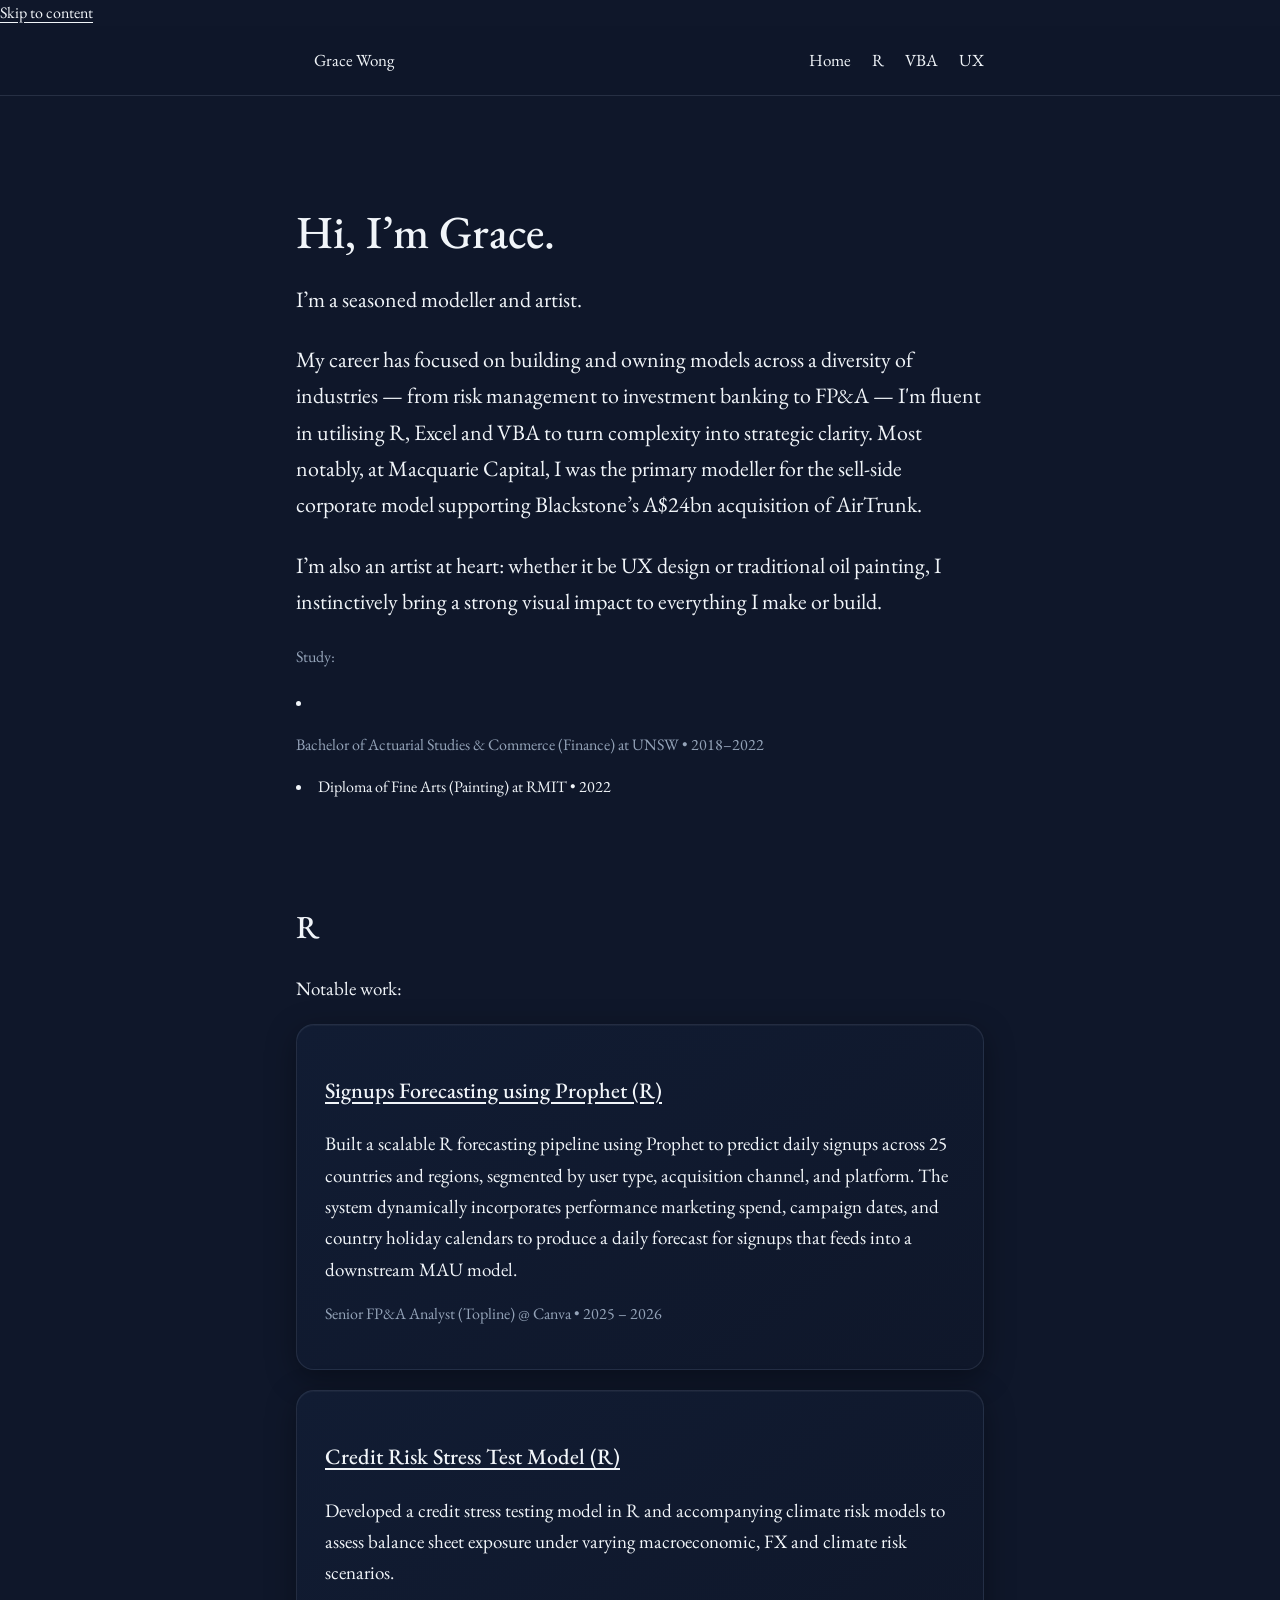
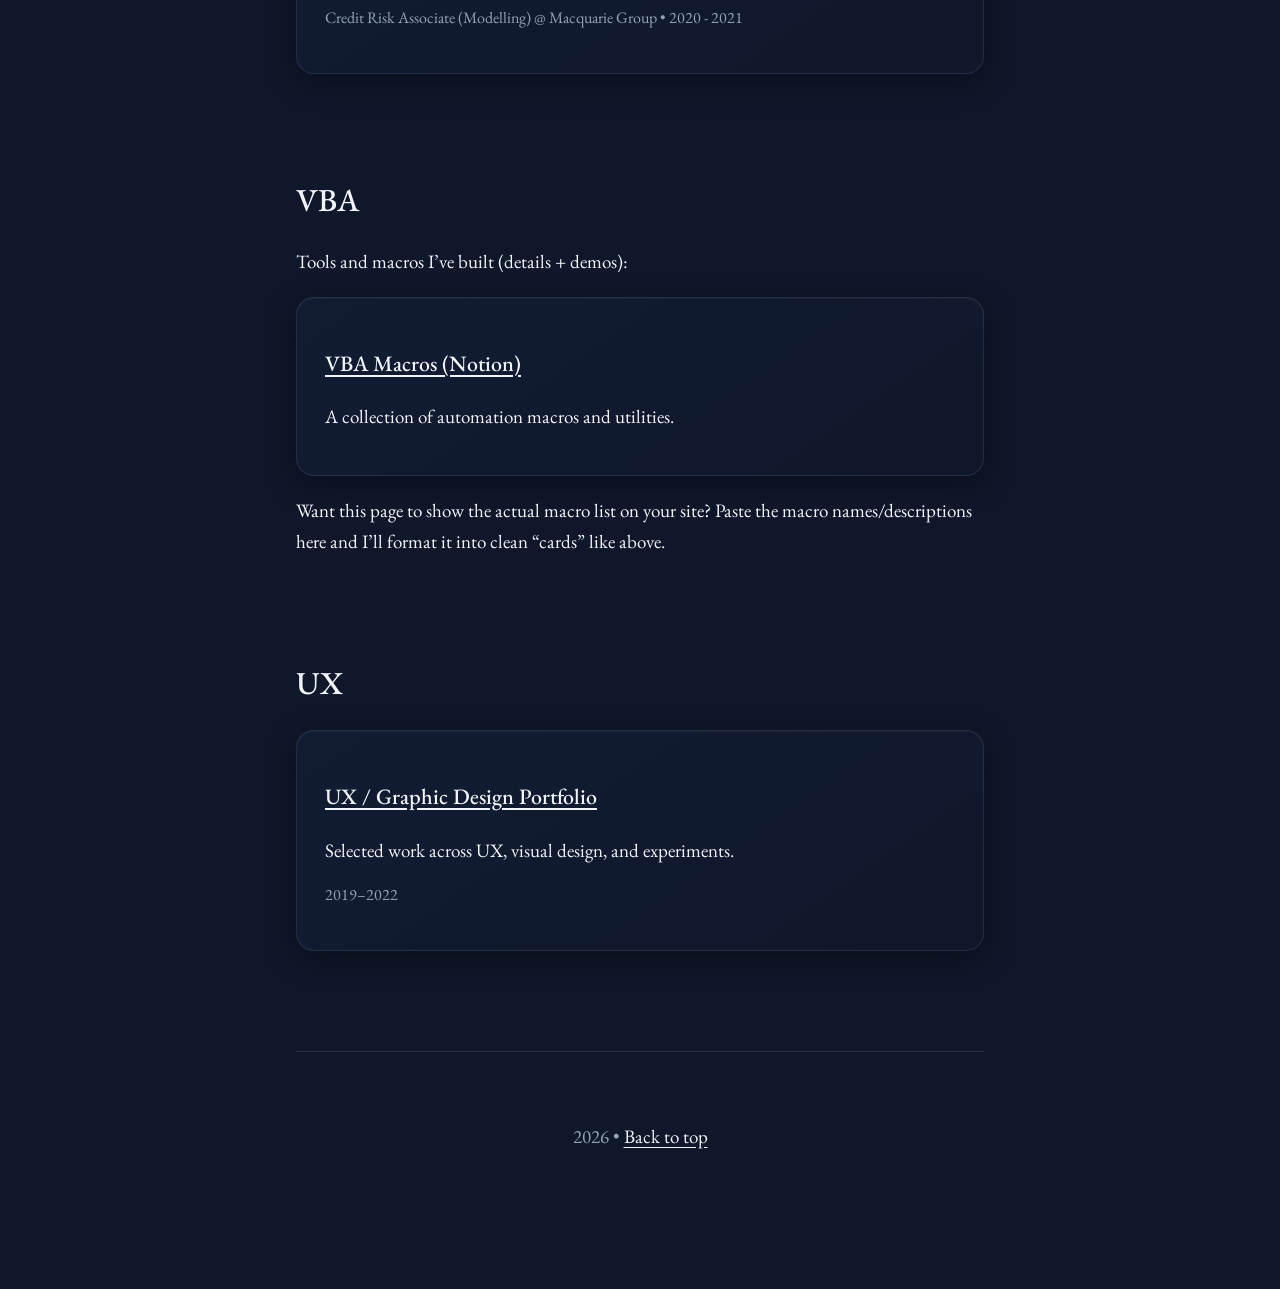
==== index.html @ 3a852189 "Update index.html" ====
<!doctype html>
<html lang="en">
  <head>
    <meta charset="UTF-8" />
    <meta name="viewport" content="width=device-width, initial-scale=1" />
    <title>Grace Wong</title>

    <!-- EB Garamond -->
    <link rel="preconnect" href="https://fonts.googleapis.com" />
    <link rel="preconnect" href="https://fonts.gstatic.com" crossorigin />
    <link
      href="https://fonts.googleapis.com/css2?family=EB+Garamond:wght@400;500;600&display=swap"
      rel="stylesheet"
    />

    <link rel="stylesheet" href="styles.css" />
  </head>

  <body>
    <a class="skip-link" href="#home">Skip to content</a>

    <header class="site-header">
      <nav class="nav">
        <a class="brand" href="#home">Grace Wong</a>

        <div class="nav-links">
          <a href="#home">Home</a>
          <a href="#r">R</a>
          <a href="#vba">VBA</a>
          <a href="#ux">UX</a>
        </div>
      </nav>
    </header>

    <main class="container">
      <!-- HOME -->
      <section id="home" class="section">
        <h1>Hi, I’m Grace.</h1>
        <p class="lead">
          I’m a seasoned modeller and artist. 
        </p>

        <p class="lead">
          My career has focused on building and owning models across a diversity of industries — from risk management to investment banking to FP&A — I'm fluent in utilising R, Excel and VBA to turn complexity into strategic clarity. Most notably, at Macquarie Capital, I was the primary modeller for the sell-side corporate model supporting Blackstone’s A$24bn acquisition of AirTrunk.
        </p>
        
        <p class="lead">
          I’m also an artist at heart: whether it be UX design or traditional oil painting, I instinctively bring a strong visual impact to everything I make or build.
        </p>

        <p>
          
        </p>

        <p>
          <p class="meta">Study: </p>
        </p>

          <li>
              <p class="meta">Bachelor of Actuarial Studies & Commerce (Finance) at UNSW  •  2018–2022 </p>
          </li>
          <li>
              Diploma of Fine Arts (Painting) at RMIT  •  2022
          </li>
        </ul>
      </section>

      <!-- R -->
      <section id="r" class="section">
        <h2>R</h2>

        <p>
          Notable work:
        </p>

        <div class="card">
          <h3>
            <a href="https://github.com/grac11511/profit-from-prophet/" target="_blank" rel="noopener">
              Signups Forecasting using Prophet (R)
            </a>
          </h3>
          <p>
            Built a scalable R forecasting pipeline using Prophet to predict daily signups across 25 countries and regions, segmented by user type, acquisition channel, and platform. The system dynamically incorporates performance marketing spend, campaign dates, and country holiday calendars to produce a daily forecast for signups that feeds into a downstream MAU model.
          </p>
          <p class="meta">Senior FP&A Analyst (Topline) @ Canva • 2025 – 2026 </p>
        </div>

        <div class="card">
          <h3>
            <a href="https://github.com/grac11511/profit-from-prophet/" target="_blank" rel="noopener">
              Credit Risk Stress Test Model (R)
            </a>
          </h3>
          <p>
            Developed a credit stress testing model in R and accompanying climate risk models to assess balance sheet exposure under varying macroeconomic, FX and climate risk scenarios.
          <p class="meta">Credit Risk Associate (Modelling) @ Macquarie Group • 2020 - 2021 </p>
        </div>
        
      </section>

      <!-- VBA -->
      <section id="vba" class="section">
        <h2>VBA</h2>

        <p>
          Tools and macros I’ve built (details + demos):
        </p>

        <div class="card">
          <h3>
            <a
              href="https://www.notion.so/Macros-1b322a7998dd80aca0cde60dc64e4fb7?source=copy_link"
              target="_blank"
              rel="noopener"
            >
              VBA Macros (Notion)
            </a>
          </h3>
          <p>
            A collection of automation macros and utilities.
          </p>
        </div>

        <p class="hint">
          Want this page to show the actual macro list on your site?
          Paste the macro names/descriptions here and I’ll format it into clean “cards” like above.
        </p>
      </section>

      <!-- UX -->
      <section id="ux" class="section">
        <h2>UX</h2>

        <div class="card">
          <h3>
            <a
              href="https://immense-innovation-a94.notion.site/Hey-I-m-Grace-61a56d3950dc4910bec50b6f1927a4b2"
              target="_blank"
              rel="noopener"
            >
              UX / Graphic Design Portfolio
            </a>
          </h3>
          <p>Selected work across UX, visual design, and experiments.</p>
          <p class="meta">2019–2022</p>
        </div>
      </section>

      <footer class="footer">
        <p>
          <span id="year"></span> • <a href="#home">Back to top</a>
        </p>
      </footer>
    </main>

    <script src="script.js"></script>
  </body>
</html>
---- styles.css ----
:root {
  --bg: #0f172a;        /* deep navy */
  --bg-soft: #111c33;   /* slightly lighter navy */
  --text: #f1f5f9;      /* soft white */
  --muted: #94a3b8;     /* desaturated blue-gray */
  --rule: rgba(148, 163, 184, 0.18);
  --maxw: 720px;
}

/* Reset */
* {
  box-sizing: border-box;
}

html {
  scroll-behavior: smooth;
}

body {
  margin: 0;
  background: var(--bg);
  color: var(--text);
  font-family: "EB Garamond", Georgia, serif;
  line-height: 1.65;
  -webkit-font-smoothing: antialiased;
}

/* Links */
a {
  color: var(--text);
  text-decoration: underline;
  text-underline-offset: 4px;
  transition: opacity 0.2s ease;
}

a:hover {
  opacity: 0.75;
}

/* Header */
header {
  border-bottom: 1px solid var(--rule);
  background: rgba(15, 23, 42, 0.85);
  backdrop-filter: blur(6px);
}

.nav {
  max-width: var(--maxw);
  margin: 0 auto;
  padding: 20px 16px;
  display: flex;
  justify-content: space-between;
  align-items: baseline;
}

.nav a {
  text-decoration: none;
  margin-left: 18px;
  font-size: 17px;
  border-bottom: 1px solid transparent;
  transition: border 0.2s ease;
}

.nav a:hover {
  border-bottom: 1px solid var(--text);
}

/* Container */
.container {
  max-width: var(--maxw);
  margin: 0 auto;
  padding: 70px 16px;
}

/* Sections */
section {
  margin-bottom: 100px;
}

/* Typography */
h1 {
  font-size: 46px;
  font-weight: 500;
  margin-bottom: 20px;
  line-height: 1.2;
}

h2 {
  font-size: 32px;
  font-weight: 500;
  margin-bottom: 18px;
}

h3 {
  font-size: 22px;
  font-weight: 500;
  margin-bottom: 10px;
}

p {
  font-size: 19px;
  margin-bottom: 16px;
}

.lead {
  font-size: 22px;
  margin-bottom: 24px;
}

.meta {
  color: var(--muted);
  font-size: 16px;
}

/* Simple content block (very subtle) */
.card {
  margin-top: 20px;
  padding: 26px 28px;
  border-radius: 18px;

  background: linear-gradient(
    145deg,
    #111c33,
    #0f172a
  );

  border: 1px solid rgba(148, 163, 184, 0.15);

  box-shadow:
    0 8px 30px rgba(0, 0, 0, 0.35),
    inset 0 1px 0 rgba(255,255,255,0.04);
}

/* Lists */
ul {
  padding-left: 20px;
}

li {
  margin-bottom: 8px;
}

/* Footer */
footer {
  border-top: 1px solid var(--rule);
  padding: 50px 16px;
  text-align: center;
  font-size: 16px;
  color: var(--muted);
}
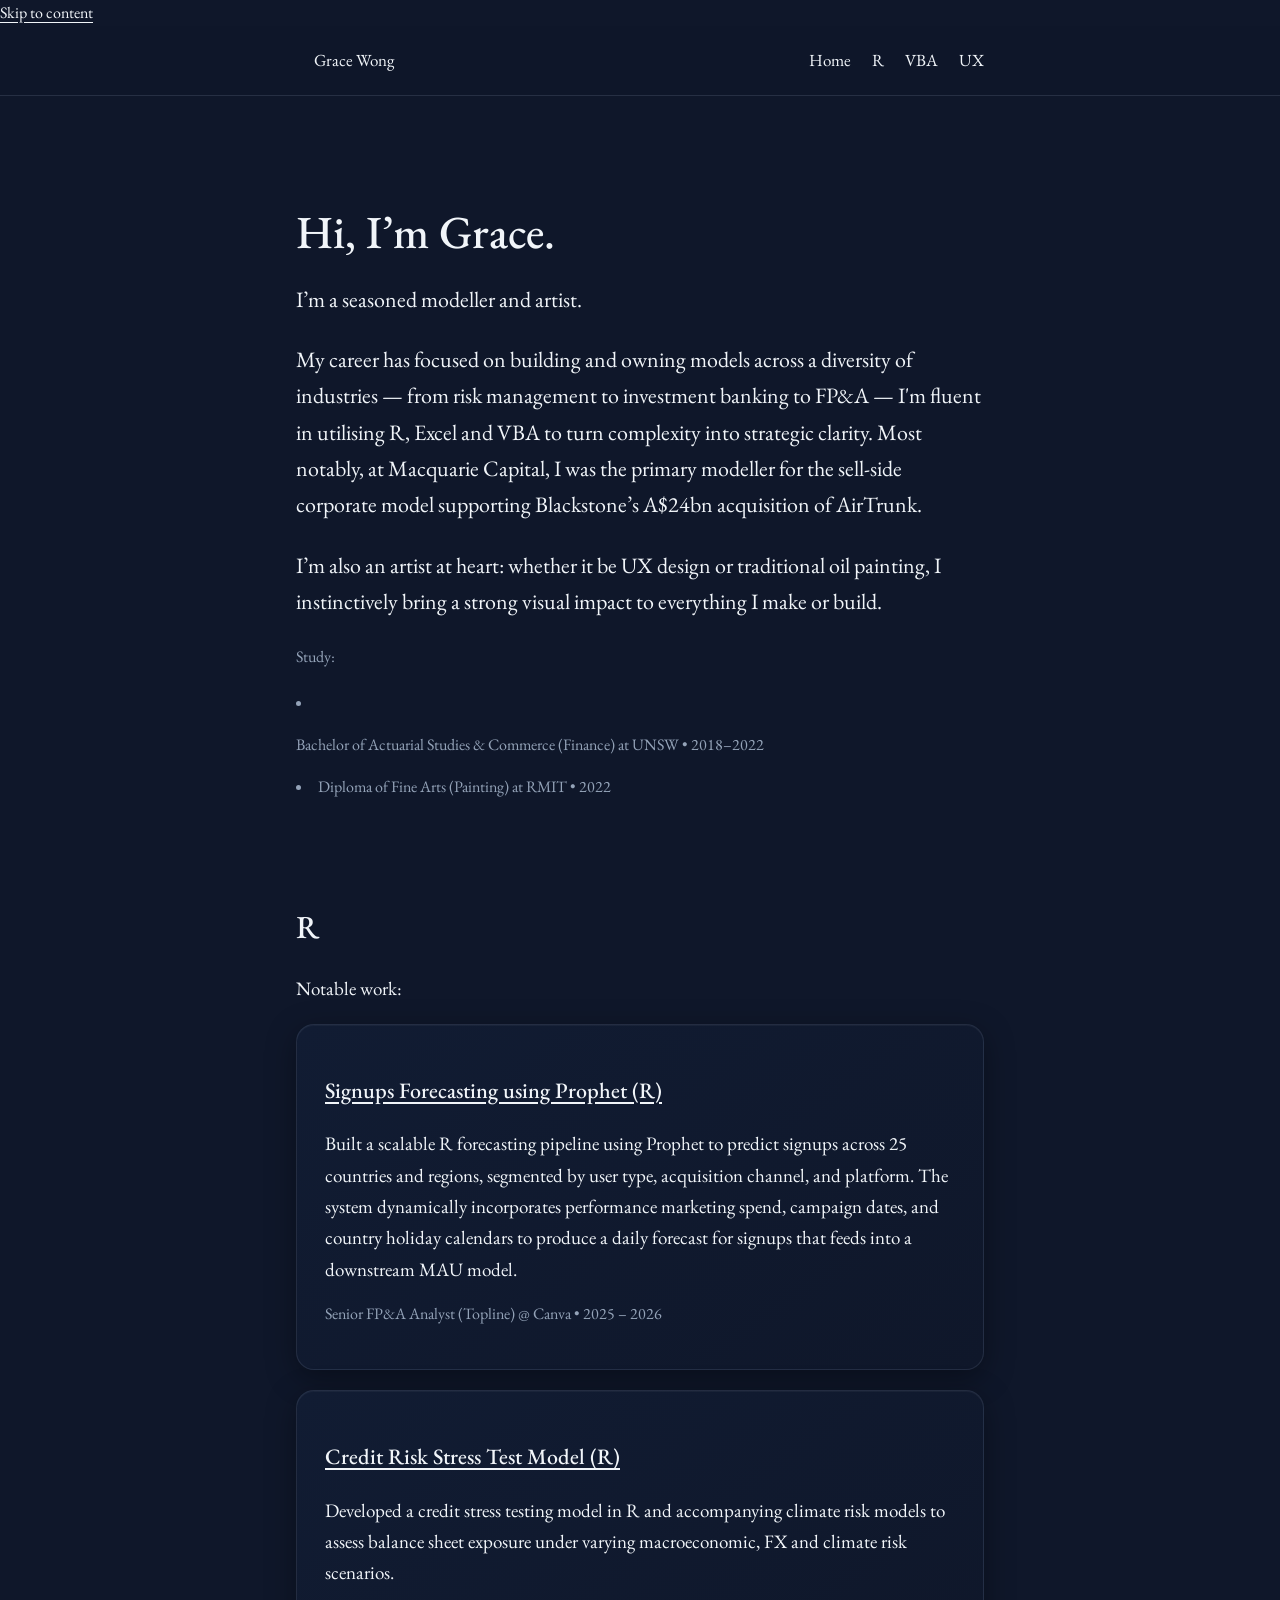
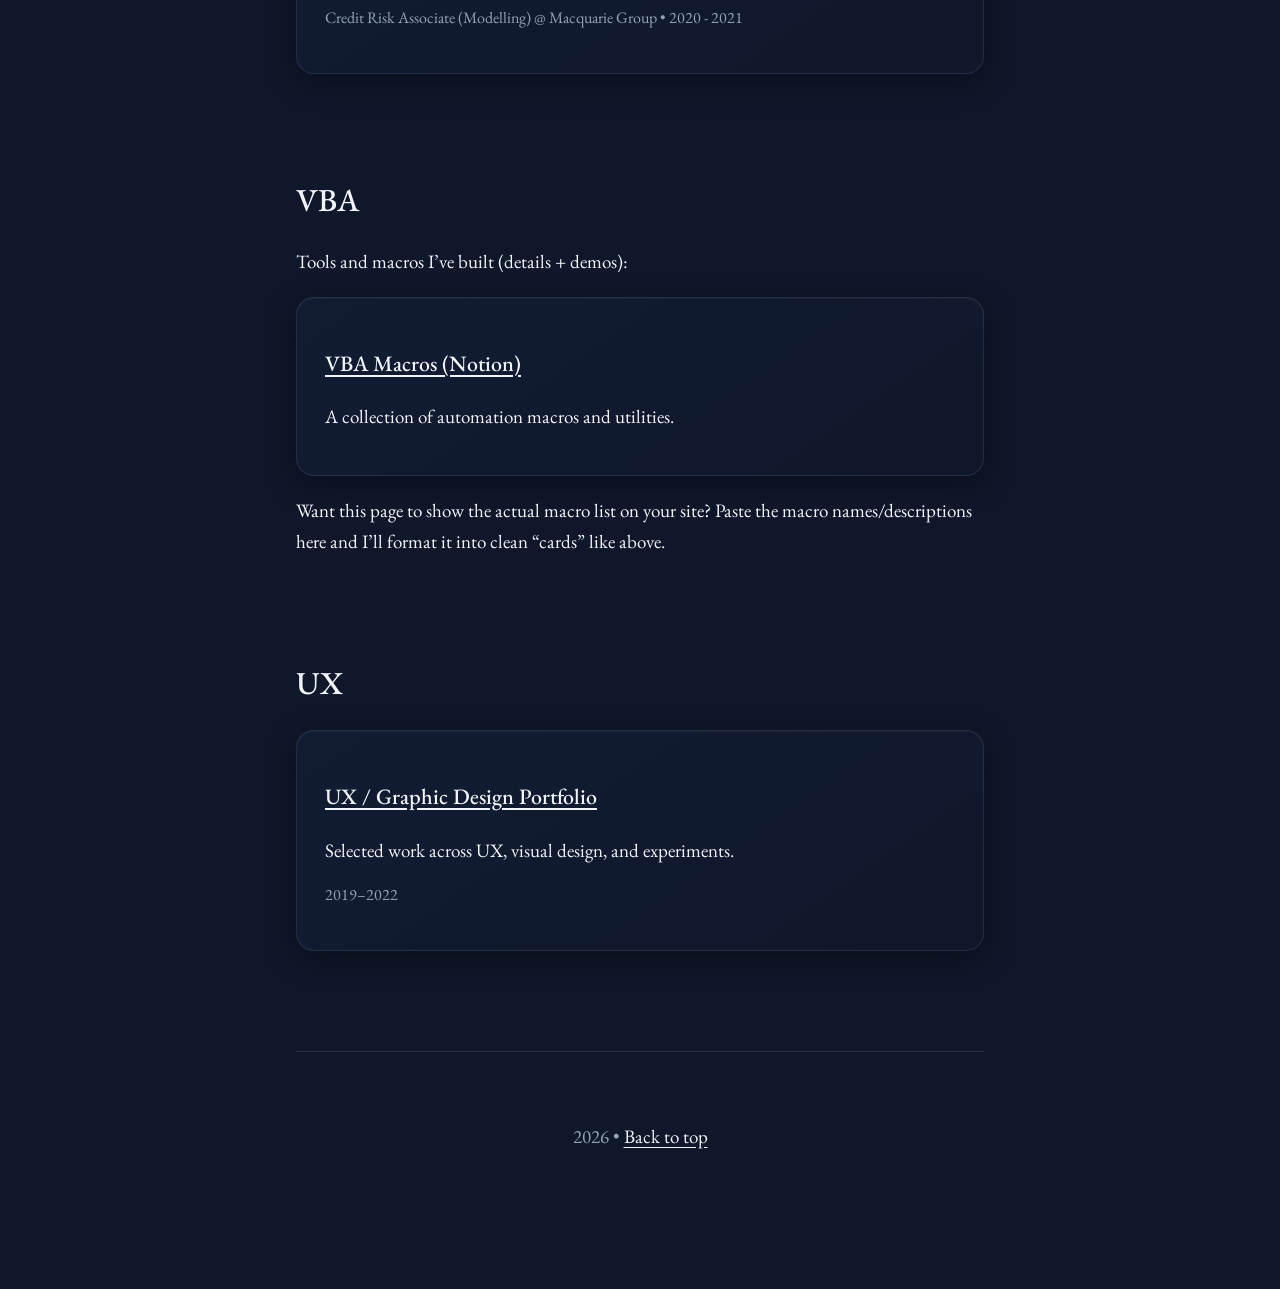
==== commit 33108ea5: "Minor Edit" ====
--- a/index.html
+++ b/index.html
@@ -80,7 +80,7 @@
             </a>
           </h3>
           <p>
-            Built a scalable R forecasting pipeline using Prophet to predict daily signups across 25 countries and regions, segmented by user type, acquisition channel, and platform. The system dynamically incorporates performance marketing spend, campaign dates, and country holiday calendars to produce a daily forecast for signups that feeds into a downstream MAU model.
+            Built a scalable R forecasting pipeline using Prophet to predict signups across 25 countries and regions, segmented by user type, acquisition channel, and platform. The system dynamically incorporates performance marketing spend, campaign dates, and country holiday calendars to produce a daily forecast for signups that feeds into a downstream MAU model.
           </p>
           <p class="meta">Senior FP&A Analyst (Topline) @ Canva • 2025 – 2026 </p>
         </div>
--- a/styles.css
+++ b/styles.css
@@ -133,11 +133,17 @@
 
 /* Lists */
 ul {
-  padding-left: 20px;
+  padding-left: 32px;   /* increases indent */
+  margin-top: 12px;
 }
 
 li {
-  margin-bottom: 8px;
+  margin-bottom: 10px;
+  color: var(--muted);   /* ensures text is full white */
+}
+
+li::marker {
+  color: var(--muted);   /* makes bullet same color as text */
 }
 
 /* Footer */
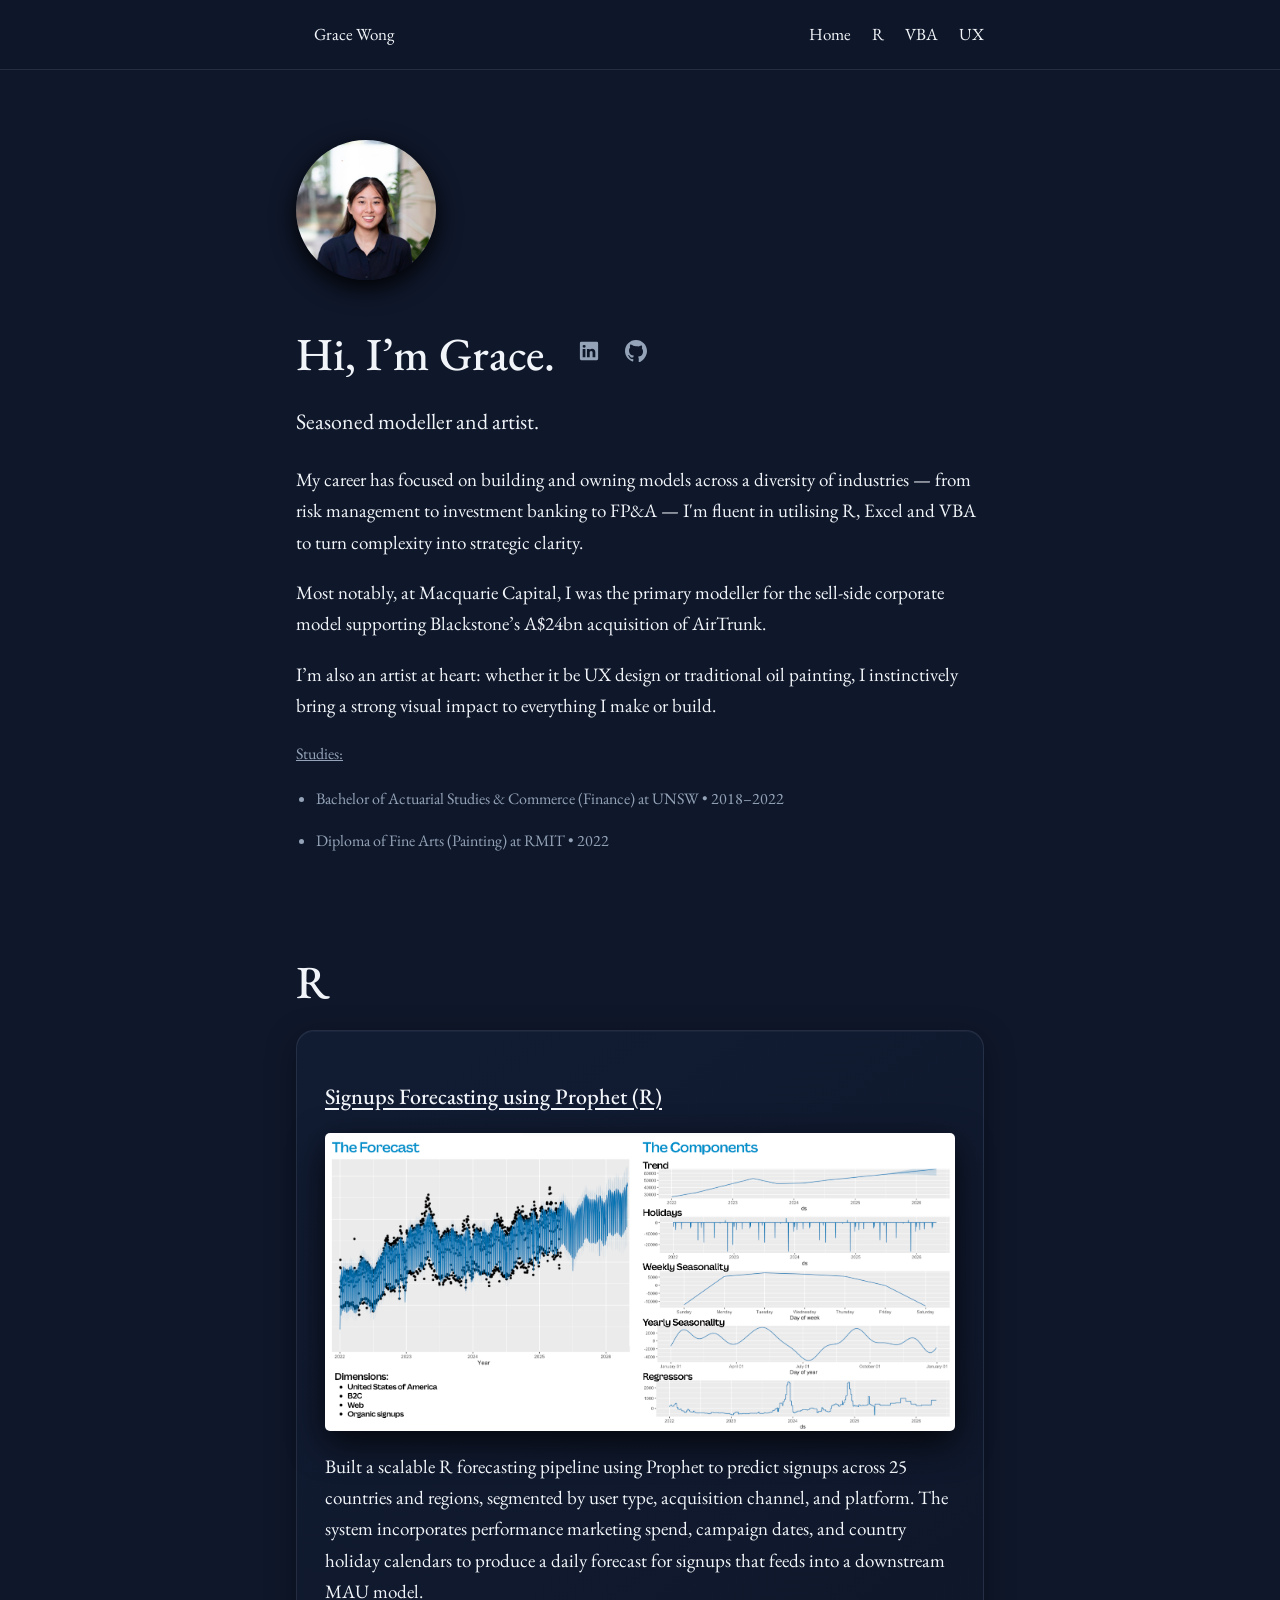
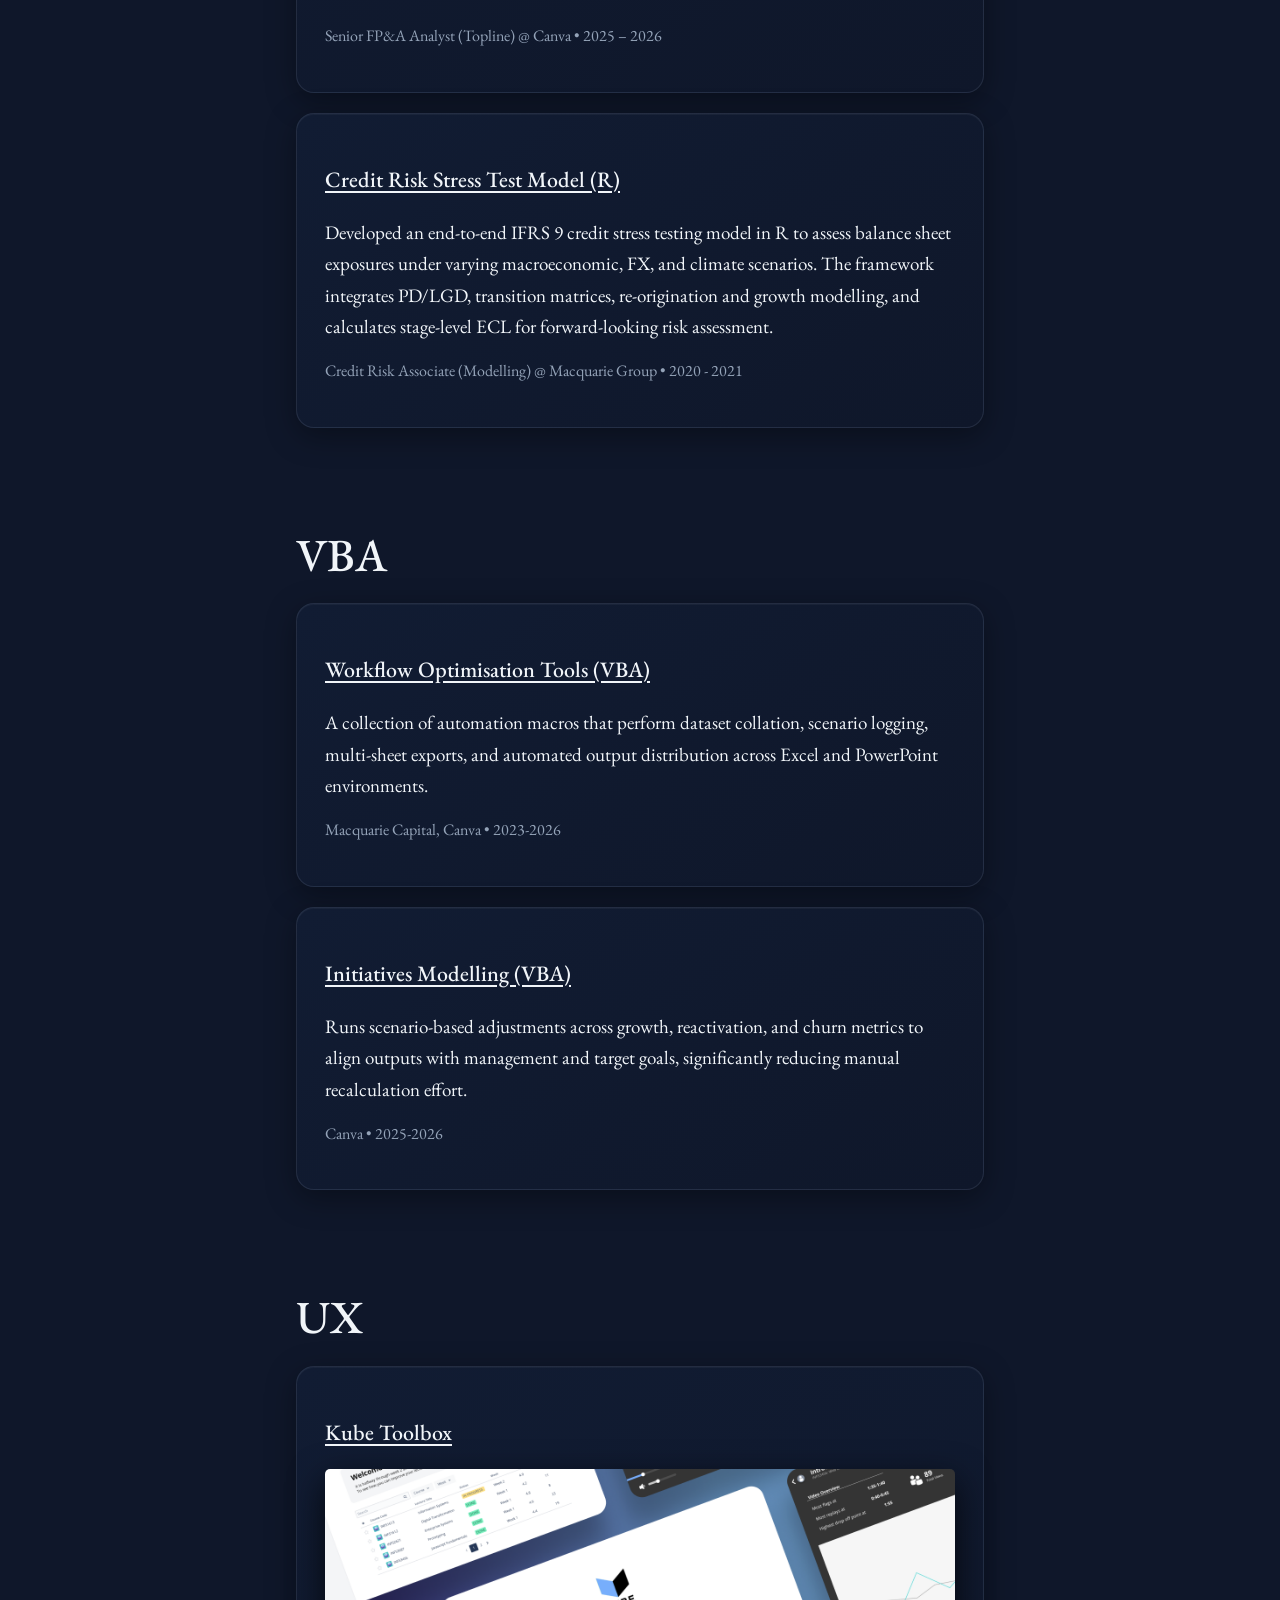
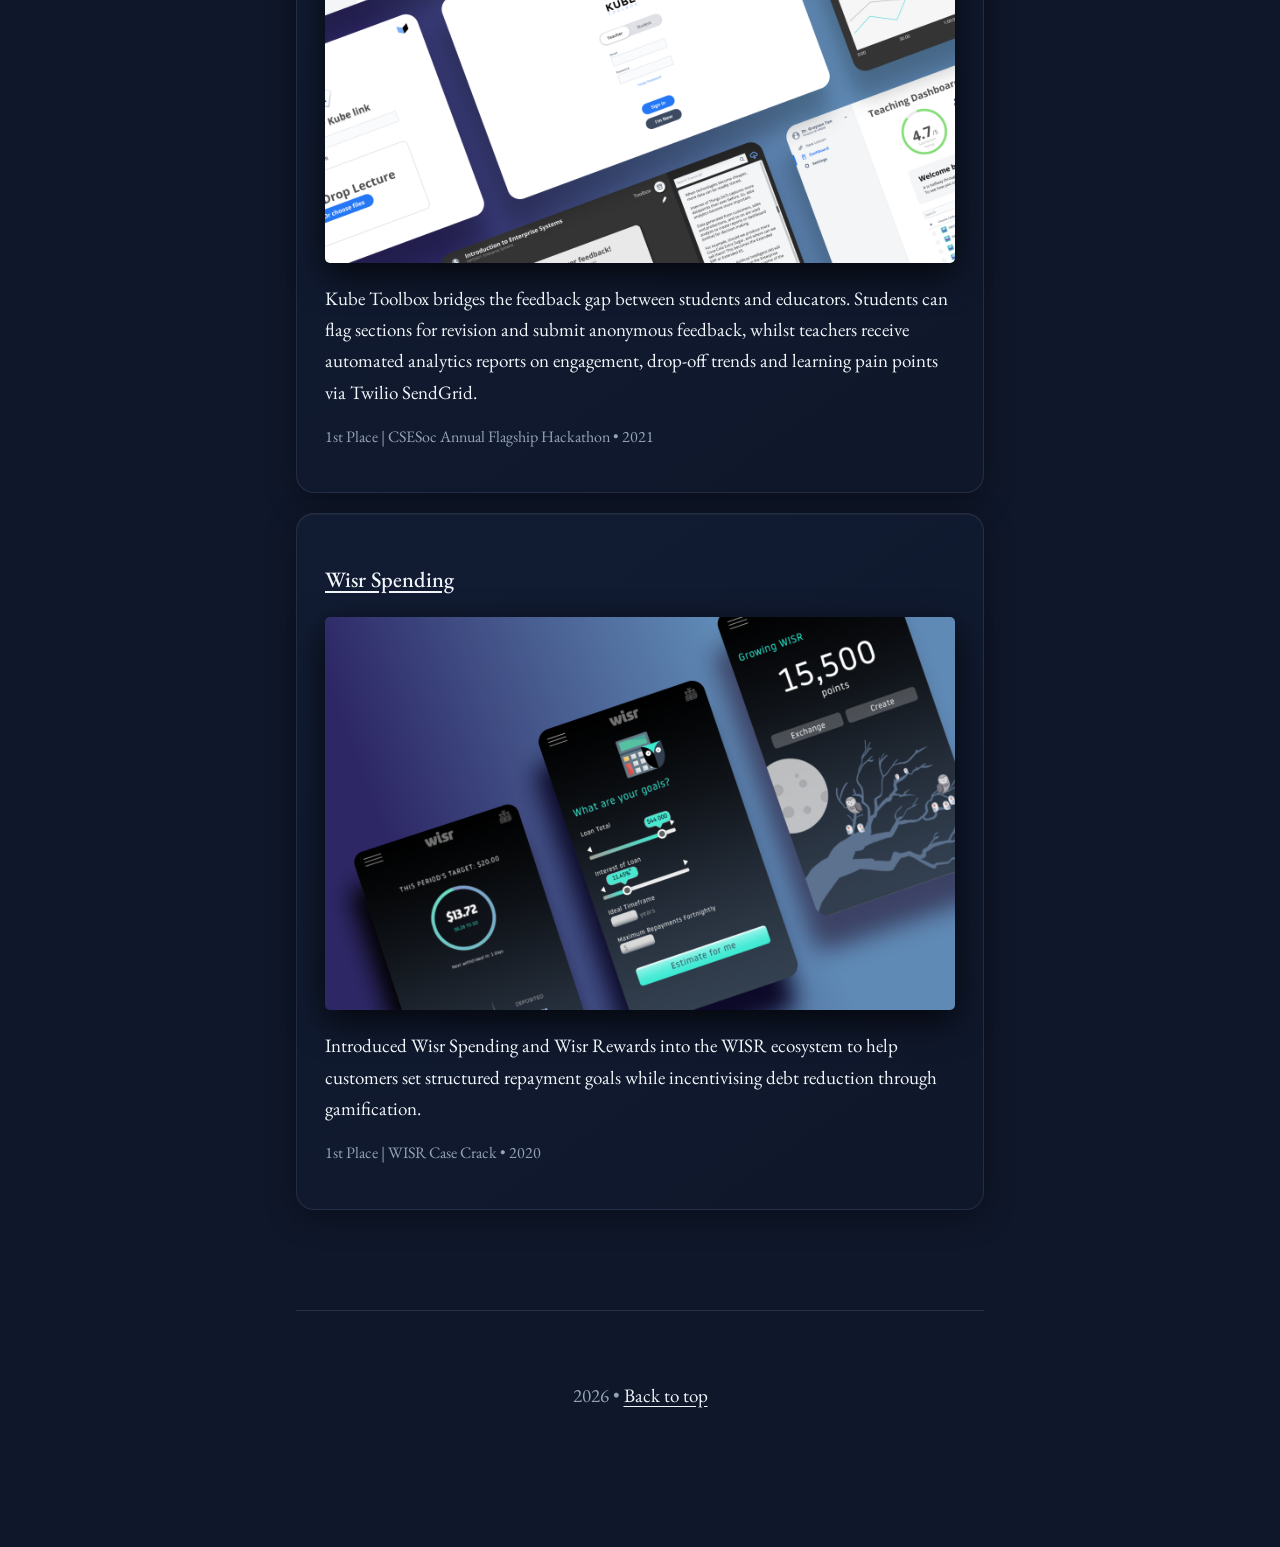
==== commit 52853164: "WIP 20260313_1217" ====
--- a/index.html
+++ b/index.html
@@ -17,7 +17,6 @@
   </head>
 
   <body>
-    <a class="skip-link" href="#home">Skip to content</a>
 
     <header class="site-header">
       <nav class="nav">
@@ -35,16 +34,39 @@
     <main class="container">
       <!-- HOME -->
       <section id="home" class="section">
+        <img src="grac11511_dp.jpeg" alt="Grace Wong" class="profile-pic">
+<div class="social-icons">
+  <!-- LinkedIn -->
+<a href="https://www.linkedin.com/in/gracewong14/" target="_blank" rel="noopener">
+  <svg viewBox="0 0 1024 1024"
+       width="22"
+       height="22"
+       fill="currentColor"
+       xmlns="http://www.w3.org/2000/svg">
+    <path d="M873.386667 85.333333H150.613333a61.866667 61.866667 0 0 0-62.72 61.013334v731.306666A61.866667 61.866667 0 0 0 150.613333 938.666667h722.773334a61.866667 61.866667 0 0 0 62.72-61.013334V146.346667A61.866667 61.866667 0 0 0 873.386667 85.333333zM345.173333 799.573333h-128v-384h128zM281.173333 361.813333a66.56 66.56 0 1 1 0-133.12 66.986667 66.986667 0 1 1 0 133.12z m525.653334 437.76h-128v-206.08c0-51.626667-18.346667-85.333333-64.853334-85.333333A70.4 70.4 0 0 0 548.266667 554.666667a85.333333 85.333333 0 0 0-4.266667 31.146666v213.333334h-128v-384h128V469.333333a128 128 0 0 1 115.626667-64c85.333333 0 147.2 55.04 147.2 173.226667z"/>
+  </svg>
+</a>
+  <!-- GitHub -->
+  <a href="https://github.com/grac11511" target="_blank" aria-label="GitHub">
+    <svg width="22" height="22" viewBox="0 0 24 24" fill="currentColor">
+      <path d="M12 0C5.37 0 0 5.37 0 12c0 5.3 3.44 9.8 8.2 11.39.6.11.82-.26.82-.58 0-.29-.01-1.05-.02-2.06-3.34.73-4.04-1.61-4.04-1.61-.55-1.4-1.35-1.78-1.35-1.78-1.1-.75.08-.74.08-.74 1.22.09 1.86 1.25 1.86 1.25 1.08 1.85 2.84 1.32 3.53 1 .11-.79.42-1.32.76-1.62-2.67-.3-5.47-1.34-5.47-5.95 0-1.31.47-2.38 1.24-3.22-.12-.3-.54-1.52.12-3.17 0 0 1.01-.32 3.3 1.23A11.5 11.5 0 0112 6.8c1.02.01 2.05.14 3.01.41 2.28-1.55 3.29-1.23 3.29-1.23.66 1.65.24 2.87.12 3.17.77.84 1.24 1.91 1.24 3.22 0 4.62-2.8 5.65-5.48 5.95.43.37.82 1.1.82 2.22 0 1.6-.01 2.88-.01 3.27 0 .32.21.7.83.58C20.56 21.8 24 17.3 24 12 24 5.37 18.63 0 12 0z"/>
+    </svg>
+  </a>
+</div>
         <h1>Hi, I’m Grace.</h1>
         <p class="lead">
-          I’m a seasoned modeller and artist. 
-        </p>
-
-        <p class="lead">
-          My career has focused on building and owning models across a diversity of industries — from risk management to investment banking to FP&A — I'm fluent in utilising R, Excel and VBA to turn complexity into strategic clarity. Most notably, at Macquarie Capital, I was the primary modeller for the sell-side corporate model supporting Blackstone’s A$24bn acquisition of AirTrunk.
+          Seasoned modeller and artist.
+        </p>
+
+        <p>
+          My career has focused on building and owning models across a diversity of industries — from risk management to investment banking to FP&A — I'm fluent in utilising R, Excel and VBA to turn complexity into strategic clarity. 
+        </p>
+
+                <p>
+          Most notably, at Macquarie Capital, I was the primary modeller for the sell-side corporate model supporting Blackstone’s A$24bn acquisition of AirTrunk.
         </p>
         
-        <p class="lead">
+        <p>
           I’m also an artist at heart: whether it be UX design or traditional oil painting, I instinctively bring a strong visual impact to everything I make or build.
         </p>
 
@@ -53,9 +75,9 @@
         </p>
 
         <p>
-          <p class="meta">Study: </p>
-        </p>
-
+          <p class="meta"><u>Studies:</u></p>
+        </p>
+      <ul>
           <li>
               <p class="meta">Bachelor of Actuarial Studies & Commerce (Finance) at UNSW  •  2018–2022 </p>
           </li>
@@ -67,11 +89,7 @@
 
       <!-- R -->
       <section id="r" class="section">
-        <h2>R</h2>
-
-        <p>
-          Notable work:
-        </p>
+        <h1>R</h1>
 
         <div class="card">
           <h3>
@@ -79,8 +97,10 @@
               Signups Forecasting using Prophet (R)
             </a>
           </h3>
-          <p>
-            Built a scalable R forecasting pipeline using Prophet to predict signups across 25 countries and regions, segmented by user type, acquisition channel, and platform. The system dynamically incorporates performance marketing spend, campaign dates, and country holiday calendars to produce a daily forecast for signups that feeds into a downstream MAU model.
+          <img src="grac11511_pic1.png"
+       class="project-image">
+          <p>
+            Built a scalable R forecasting pipeline using Prophet to predict signups across 25 countries and regions, segmented by user type, acquisition channel, and platform. The system incorporates performance marketing spend, campaign dates, and country holiday calendars to produce a daily forecast for signups that feeds into a downstream MAU model.
           </p>
           <p class="meta">Senior FP&A Analyst (Topline) @ Canva • 2025 – 2026 </p>
         </div>
@@ -92,7 +112,7 @@
             </a>
           </h3>
           <p>
-            Developed a credit stress testing model in R and accompanying climate risk models to assess balance sheet exposure under varying macroeconomic, FX and climate risk scenarios.
+            Developed an end-to-end IFRS 9 credit stress testing model in R to assess balance sheet exposures under varying macroeconomic, FX, and climate scenarios. The framework integrates PD/LGD, transition matrices, re-origination and growth modelling, and calculates stage-level ECL for forward-looking risk assessment.
           <p class="meta">Credit Risk Associate (Modelling) @ Macquarie Group • 2020 - 2021 </p>
         </div>
         
@@ -100,11 +120,7 @@
 
       <!-- VBA -->
       <section id="vba" class="section">
-        <h2>VBA</h2>
-
-        <p>
-          Tools and macros I’ve built (details + demos):
-        </p>
+        <h1>VBA</h1>
 
         <div class="card">
           <h3>
@@ -113,23 +129,36 @@
               target="_blank"
               rel="noopener"
             >
-              VBA Macros (Notion)
-            </a>
-          </h3>
-          <p>
-            A collection of automation macros and utilities.
+              Workflow Optimisation Tools (VBA)
+            </a>
+          </h3>
+          <p>
+            A collection of automation macros that perform dataset collation, scenario logging, multi-sheet exports, and automated output distribution across Excel and PowerPoint environments.
           </p>
-        </div>
-
-        <p class="hint">
-          Want this page to show the actual macro list on your site?
-          Paste the macro names/descriptions here and I’ll format it into clean “cards” like above.
-        </p>
+          <p class="meta">Macquarie Capital, Canva • 2023-2026</p>
+        </div>
+
+        <div class="card">
+          <h3>
+            <a
+              href="https://www.notion.so/Macros-1b322a7998dd80aca0cde60dc64e4fb7?source=copy_link"
+              target="_blank"
+              rel="noopener"
+            >
+              Initiatives Modelling (VBA)
+            </a>
+          </h3>
+          <p>
+            Runs scenario-based adjustments across growth, reactivation, and churn metrics to align outputs with management and target goals, significantly reducing manual recalculation effort.
+          </p>
+          <p class="meta">Canva • 2025-2026</p>
+        </div>
+
       </section>
 
       <!-- UX -->
       <section id="ux" class="section">
-        <h2>UX</h2>
+        <h1>UX</h1>
 
         <div class="card">
           <h3>
@@ -138,12 +167,31 @@
               target="_blank"
               rel="noopener"
             >
-              UX / Graphic Design Portfolio
-            </a>
-          </h3>
-          <p>Selected work across UX, visual design, and experiments.</p>
-          <p class="meta">2019–2022</p>
-        </div>
+              Kube Toolbox
+            </a>
+          </h3>
+          <img src="grac11511_pic2.png"
+       class="project-image">
+          <p>Kube Toolbox bridges the feedback gap between students and educators. Students can flag sections for revision and submit anonymous feedback, whilst teachers receive automated analytics reports on engagement, drop-off trends and learning pain points via Twilio SendGrid.</p>
+          <p class="meta">1st Place | CSESoc Annual Flagship Hackathon • 2021</p>
+        </div>
+
+        <div class="card">
+          <h3>
+            <a
+              href="https://immense-innovation-a94.notion.site/Hey-I-m-Grace-61a56d3950dc4910bec50b6f1927a4b2"
+              target="_blank"
+              rel="noopener"
+            >
+              Wisr Spending
+            </a>
+          </h3>
+          <img src="grac11511_pic3.png"
+       class="project-image">
+          <p>Introduced Wisr Spending and Wisr Rewards into the WISR ecosystem to help customers set structured repayment goals while incentivising debt reduction through gamification.</p>
+          <p class="meta">1st Place | WISR Case Crack • 2020</p>
+        </div>
+
       </section>
 
       <footer class="footer">
--- a/styles.css
+++ b/styles.css
@@ -39,9 +39,13 @@
 
 /* Header */
 header {
+  position: sticky;
+  top: 0;
+  z-index: 1000;
+
   border-bottom: 1px solid var(--rule);
-  background: rgba(15, 23, 42, 0.85);
-  backdrop-filter: blur(6px);
+  background: rgba(15, 23, 42, 0.95);
+  backdrop-filter: blur(8px);
 }
 
 .nav {
@@ -72,6 +76,17 @@
   padding: 70px 16px;
 }
 
+.profile-pic {
+  width: 140px;
+  height: 140px;
+  border-radius: 100%;
+  object-fit: cover;
+
+  margin-bottom: 0px;
+
+  box-shadow: 0 8px 25px rgba(0, 0, 0, 0.95);
+}
+
 /* Sections */
 section {
   margin-bottom: 100px;
@@ -133,17 +148,57 @@
 
 /* Lists */
 ul {
-  padding-left: 32px;   /* increases indent */
   margin-top: 12px;
+  padding-left: 20px;   /* controls bullet position */
 }
 
 li {
   margin-bottom: 10px;
-  color: var(--muted);   /* ensures text is full white */
+  color: var(--muted);
 }
 
 li::marker {
-  color: var(--muted);   /* makes bullet same color as text */
+  color: var(--muted);
+}
+
+.social-icons {
+  position: absolute;
+  right: 633px;   /* adjust if needed */
+  top: 340px;    /* adjust to align visually */
+  display: flex;
+  gap: 25px;
+}
+
+.social-icons img {
+  width: 22px;
+  height: 22px;
+}
+
+.social-icons svg {
+  width: 22px;
+  height: 22px;
+  display: block;
+  fill: currentColor; /* key */
+}
+
+.social-icons a {
+  color: var(--muted);
+  transition: color 0.2s ease, transform 0.2s ease;
+}
+
+.social-icons a:hover {
+  color: var(--text);
+  transform: translateY(-2px);
+}
+
+.project-image {
+  width: 100%;
+  margin: 18px 0 20px 0;
+
+  border-radius: 5px;
+  display: block;
+
+  box-shadow: 0 12px 35px rgba(0, 0, 0, 0.75);
 }
 
 /* Footer */
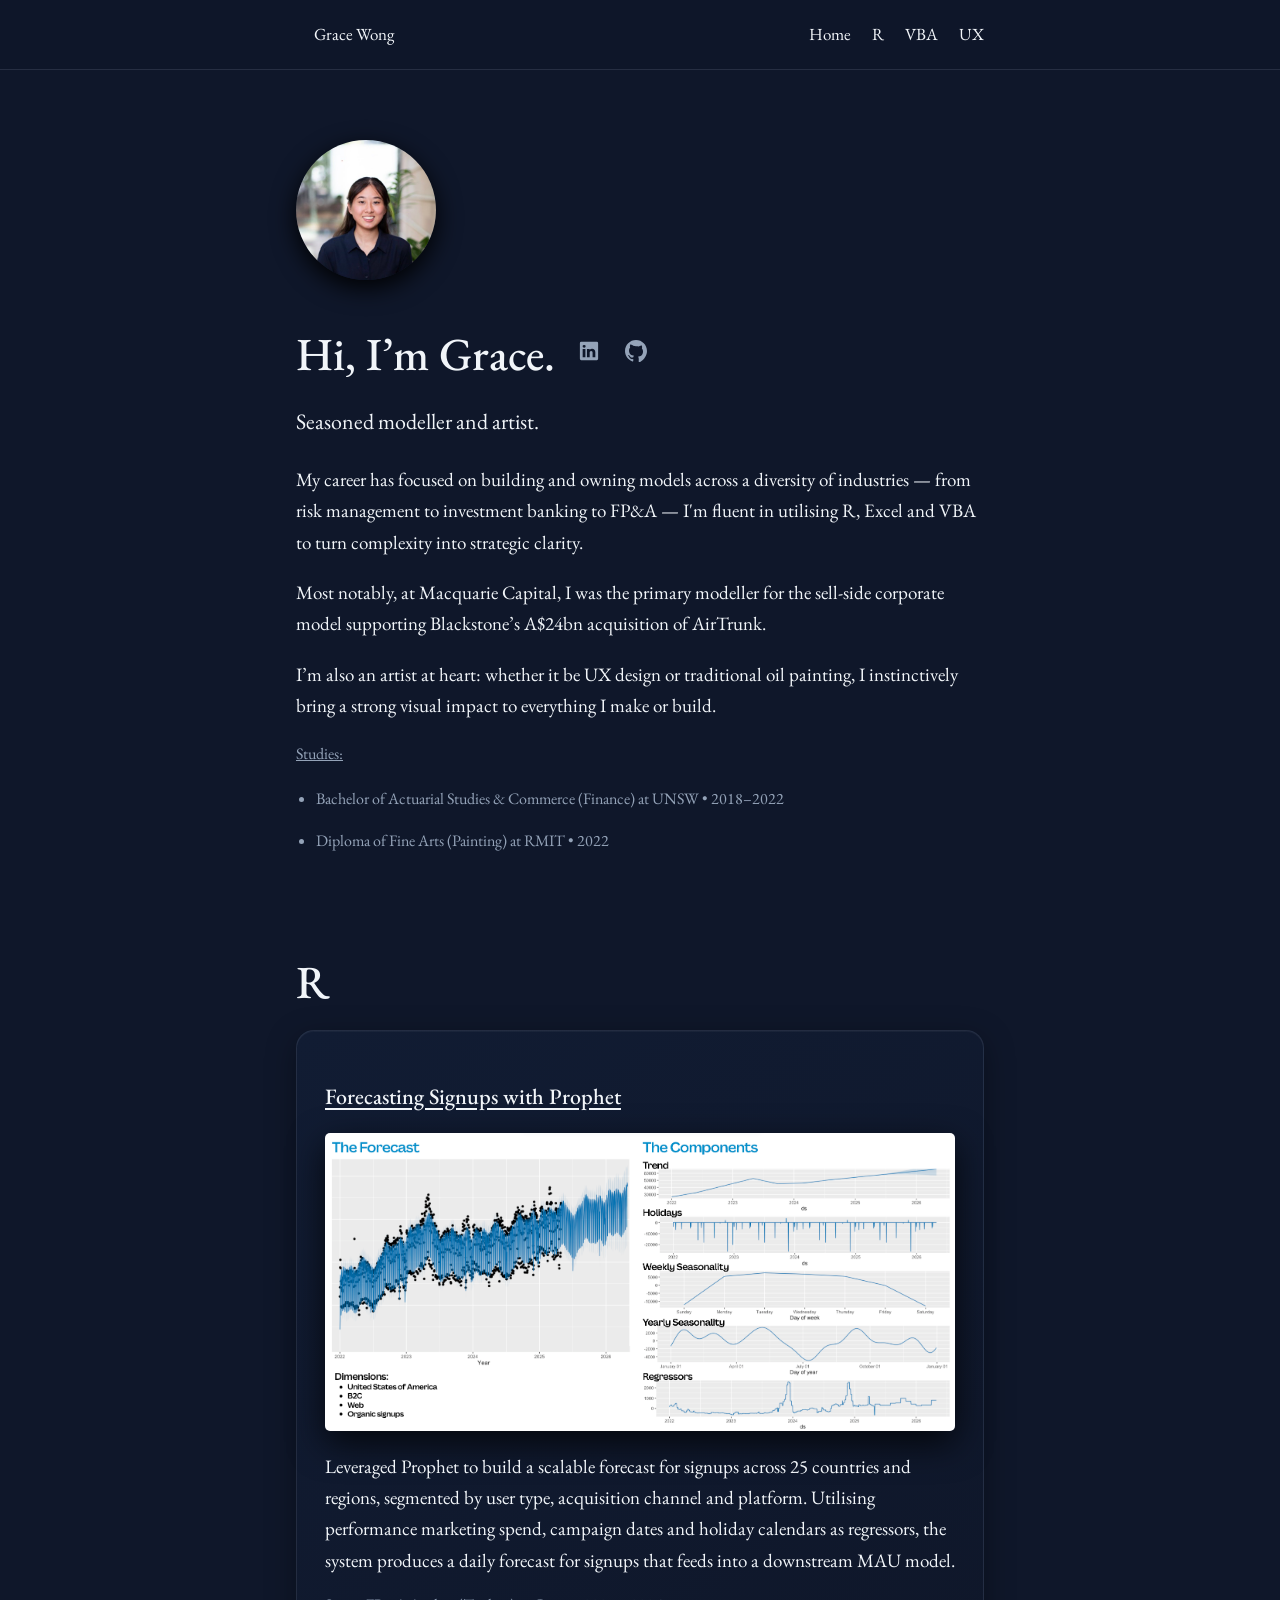
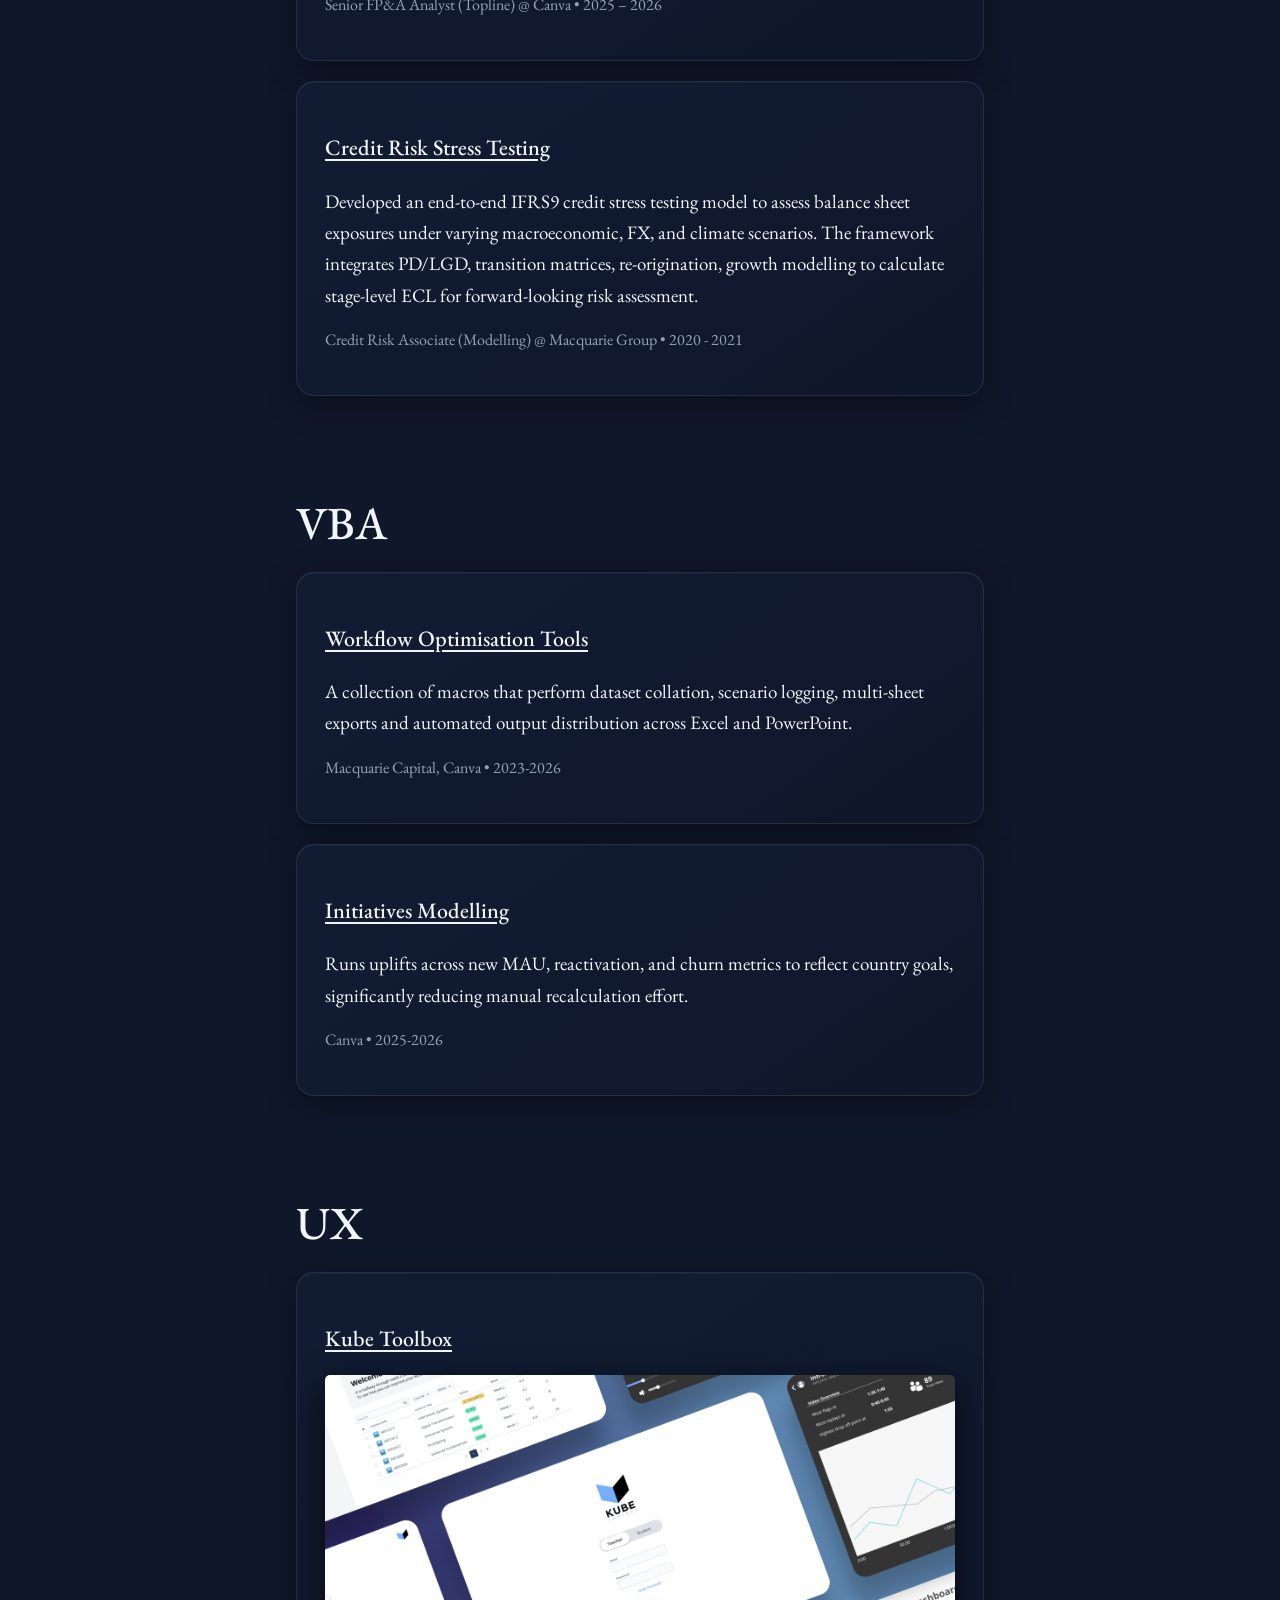
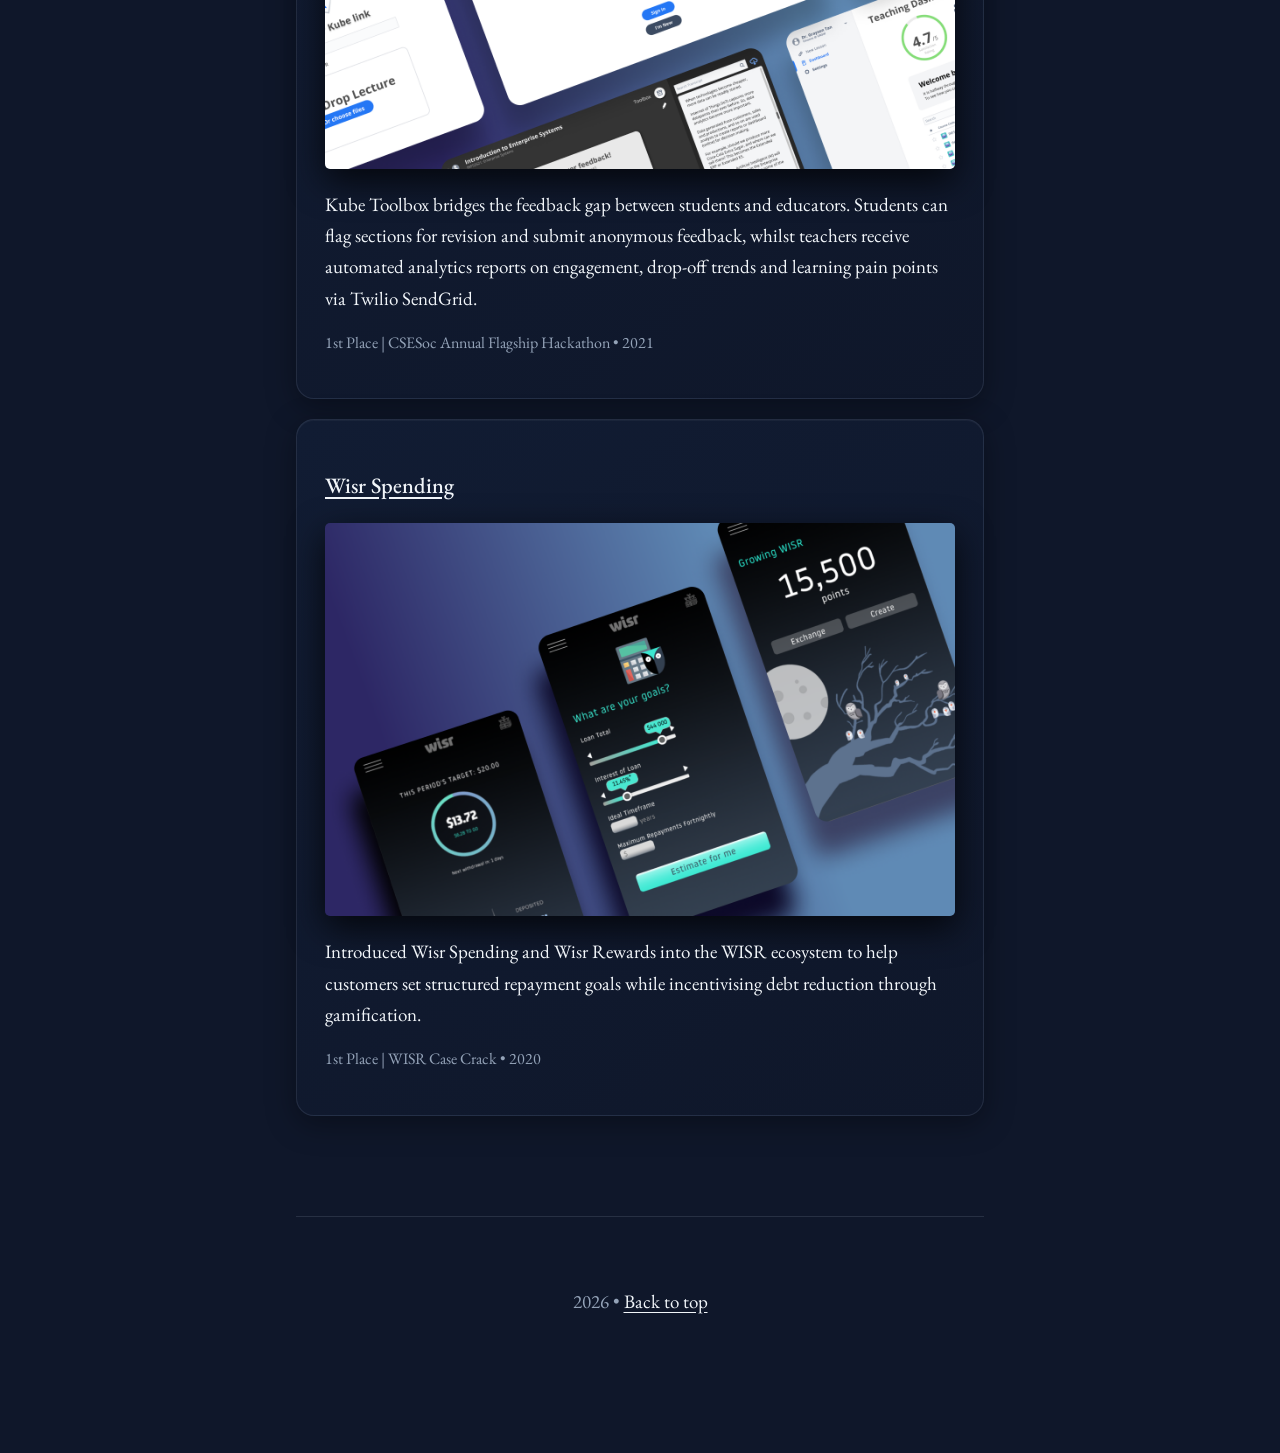
==== commit 05980183: "WIP 20260313_1235" ====
--- a/index.html
+++ b/index.html
@@ -94,13 +94,13 @@
         <div class="card">
           <h3>
             <a href="https://github.com/grac11511/profit-from-prophet/" target="_blank" rel="noopener">
-              Signups Forecasting using Prophet (R)
+              Forecasting Signups with Prophet
             </a>
           </h3>
           <img src="grac11511_pic1.png"
        class="project-image">
           <p>
-            Built a scalable R forecasting pipeline using Prophet to predict signups across 25 countries and regions, segmented by user type, acquisition channel, and platform. The system incorporates performance marketing spend, campaign dates, and country holiday calendars to produce a daily forecast for signups that feeds into a downstream MAU model.
+            Leveraged Prophet to build a scalable forecast for signups across 25 countries and regions, segmented by user type, acquisition channel and platform. Utilising performance marketing spend, campaign dates and holiday calendars as regressors, the system produces a daily forecast for signups that feeds into a downstream MAU model.
           </p>
           <p class="meta">Senior FP&A Analyst (Topline) @ Canva • 2025 – 2026 </p>
         </div>
@@ -108,11 +108,11 @@
         <div class="card">
           <h3>
             <a href="https://github.com/grac11511/profit-from-prophet/" target="_blank" rel="noopener">
-              Credit Risk Stress Test Model (R)
-            </a>
-          </h3>
-          <p>
-            Developed an end-to-end IFRS 9 credit stress testing model in R to assess balance sheet exposures under varying macroeconomic, FX, and climate scenarios. The framework integrates PD/LGD, transition matrices, re-origination and growth modelling, and calculates stage-level ECL for forward-looking risk assessment.
+              Credit Risk Stress Testing
+            </a>
+          </h3>
+          <p>
+            Developed an end-to-end IFRS9 credit stress testing model to assess balance sheet exposures under varying macroeconomic, FX, and climate scenarios. The framework integrates PD/LGD, transition matrices, re-origination, growth modelling to calculate stage-level ECL for forward-looking risk assessment.
           <p class="meta">Credit Risk Associate (Modelling) @ Macquarie Group • 2020 - 2021 </p>
         </div>
         
@@ -129,11 +129,11 @@
               target="_blank"
               rel="noopener"
             >
-              Workflow Optimisation Tools (VBA)
-            </a>
-          </h3>
-          <p>
-            A collection of automation macros that perform dataset collation, scenario logging, multi-sheet exports, and automated output distribution across Excel and PowerPoint environments.
+              Workflow Optimisation Tools
+            </a>
+          </h3>
+          <p>
+            A collection of macros that perform dataset collation, scenario logging, multi-sheet exports and automated output distribution across Excel and PowerPoint.
           </p>
           <p class="meta">Macquarie Capital, Canva • 2023-2026</p>
         </div>
@@ -145,11 +145,11 @@
               target="_blank"
               rel="noopener"
             >
-              Initiatives Modelling (VBA)
-            </a>
-          </h3>
-          <p>
-            Runs scenario-based adjustments across growth, reactivation, and churn metrics to align outputs with management and target goals, significantly reducing manual recalculation effort.
+              Initiatives Modelling
+            </a>
+          </h3>
+          <p>
+            Runs uplifts across new MAU, reactivation, and churn metrics to reflect country goals, significantly reducing manual recalculation effort.
           </p>
           <p class="meta">Canva • 2025-2026</p>
         </div>
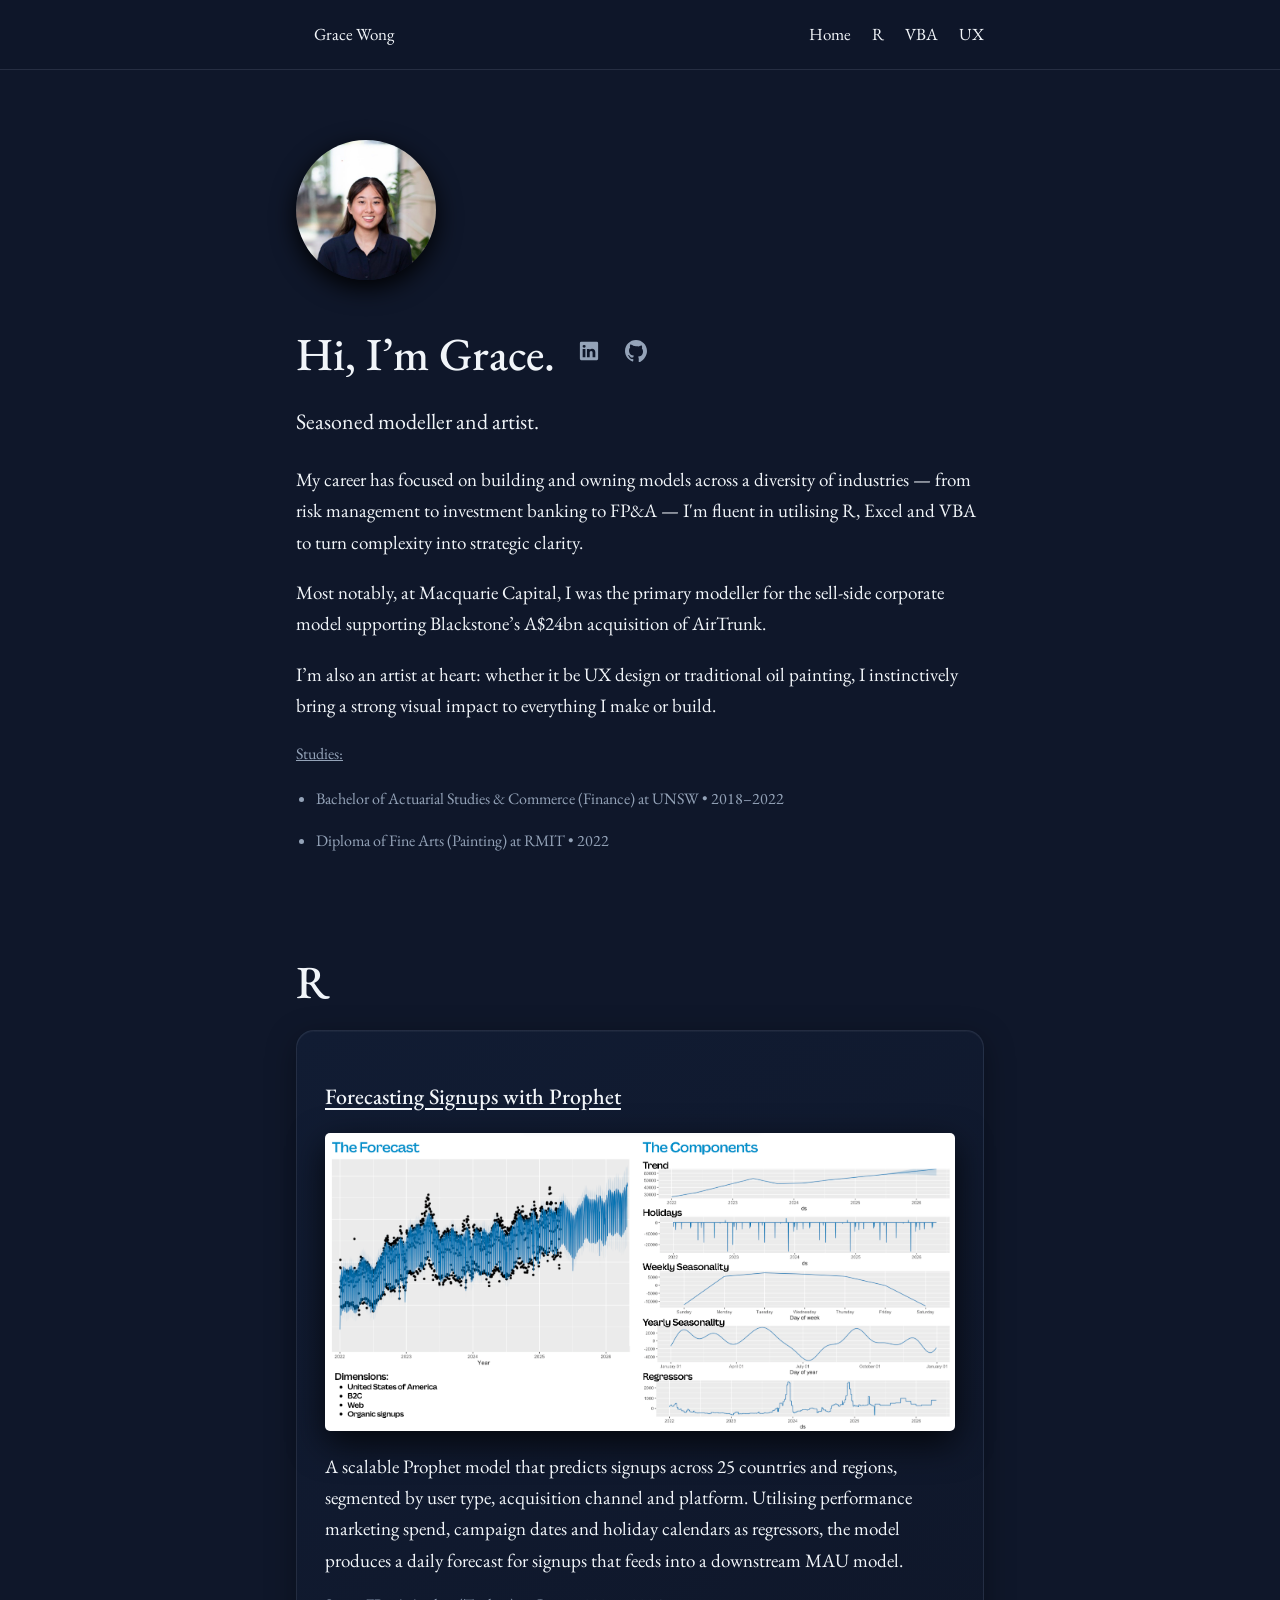
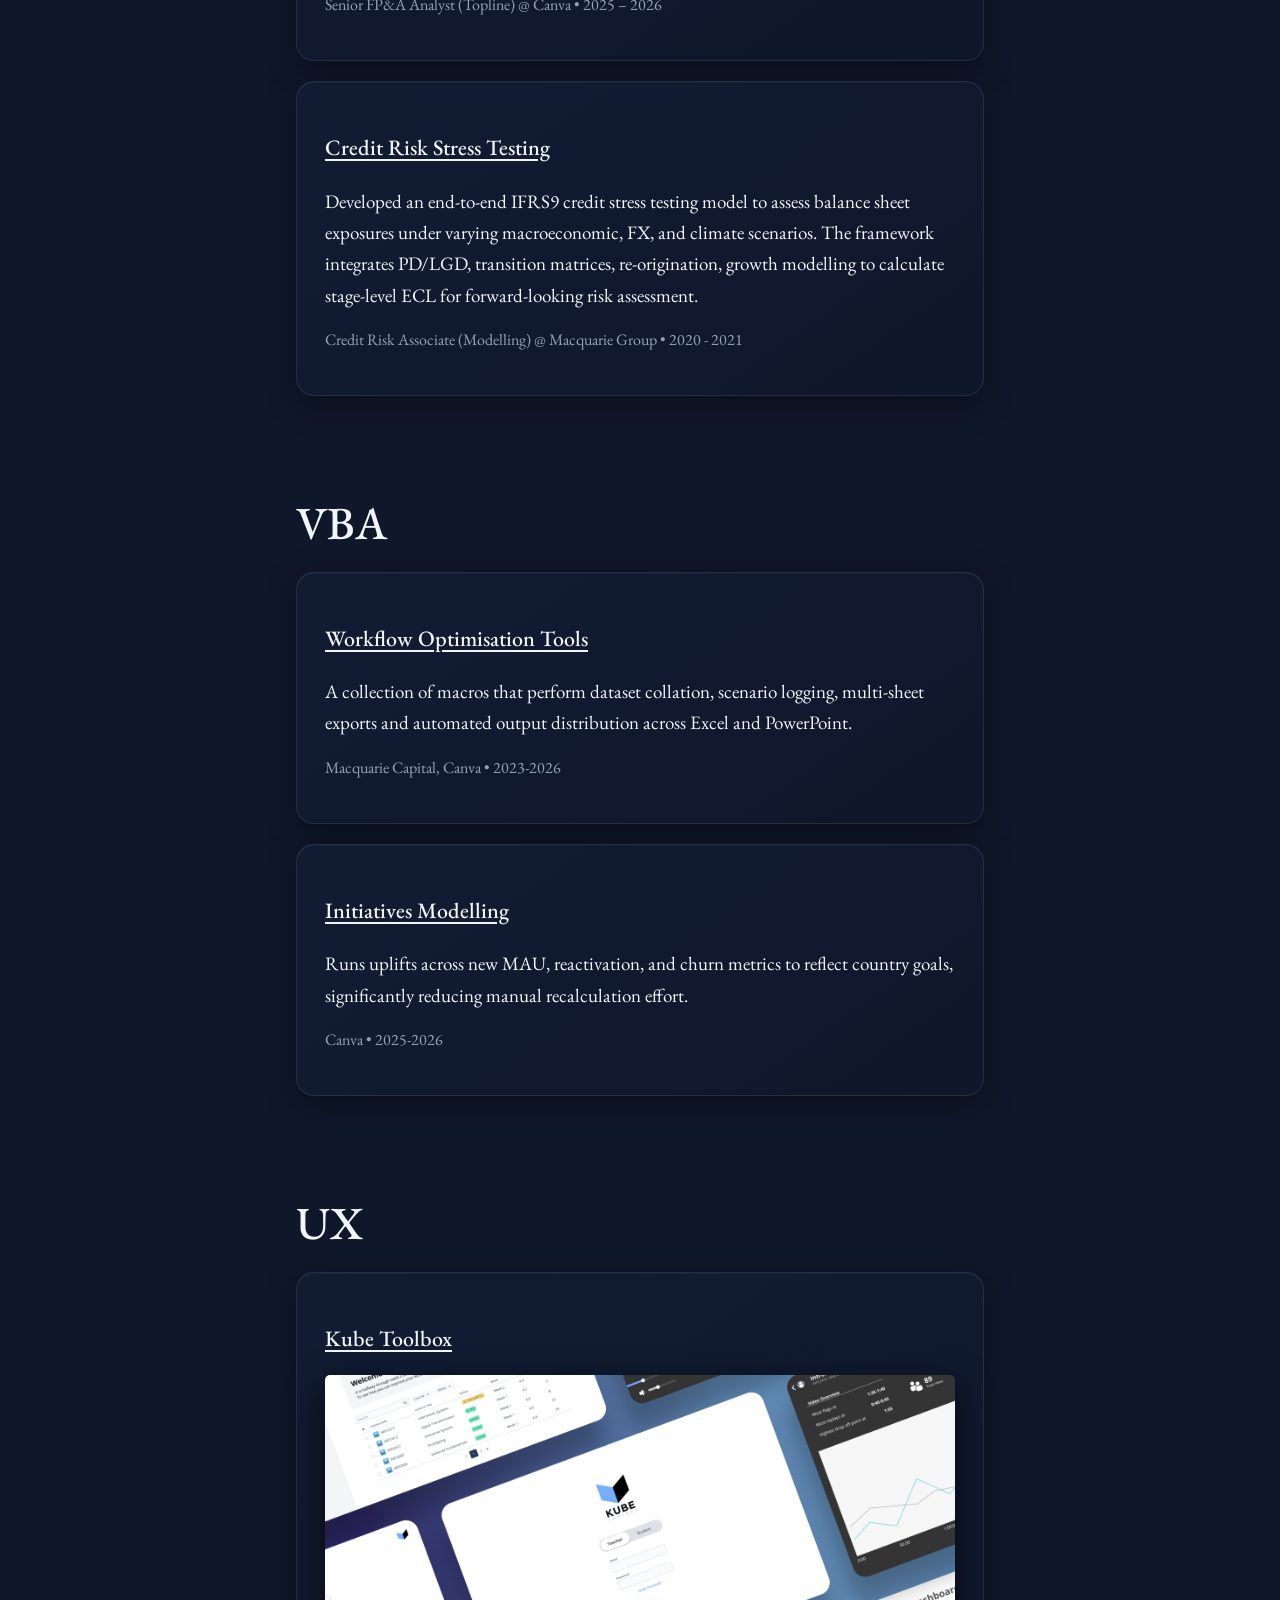
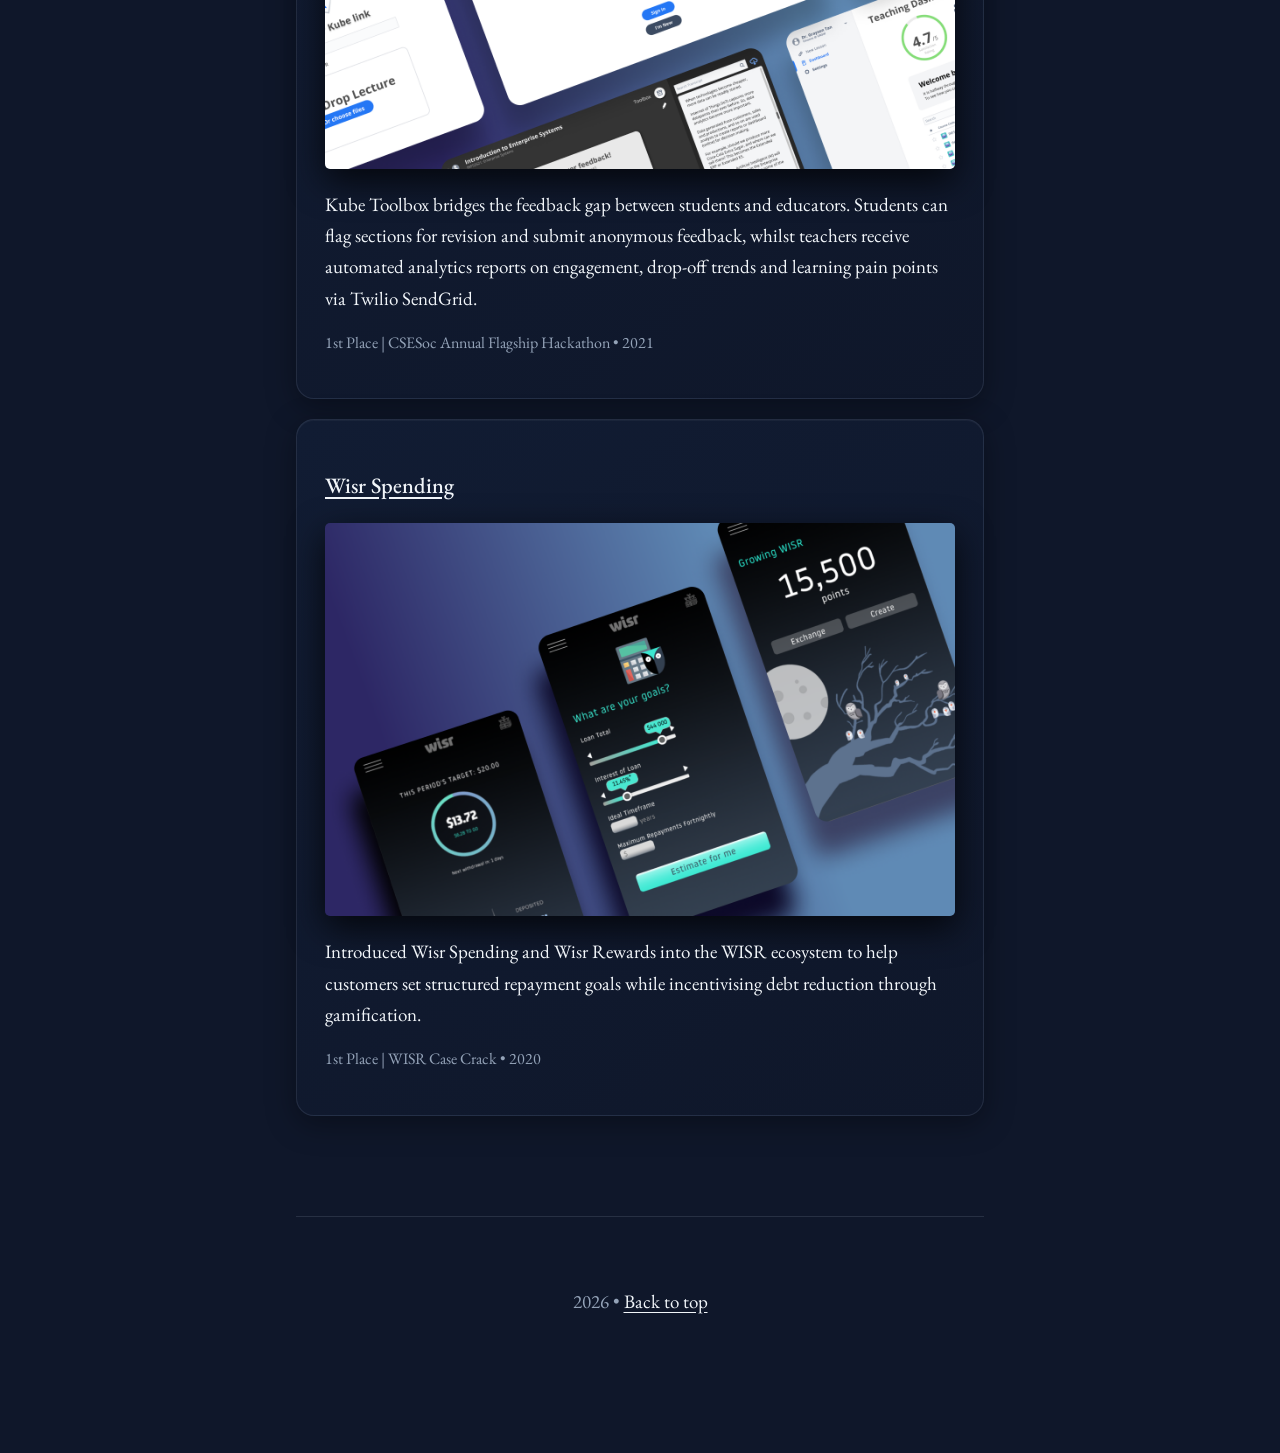
==== commit b52cafa4: "WIP 20260313_1540" ====
--- a/index.html
+++ b/index.html
@@ -100,7 +100,7 @@
           <img src="grac11511_pic1.png"
        class="project-image">
           <p>
-            Leveraged Prophet to build a scalable forecast for signups across 25 countries and regions, segmented by user type, acquisition channel and platform. Utilising performance marketing spend, campaign dates and holiday calendars as regressors, the system produces a daily forecast for signups that feeds into a downstream MAU model.
+            A scalable Prophet model that predicts signups across 25 countries and regions, segmented by user type, acquisition channel and platform. Utilising performance marketing spend, campaign dates and holiday calendars as regressors, the model produces a daily forecast for signups that feeds into a downstream MAU model.
           </p>
           <p class="meta">Senior FP&A Analyst (Topline) @ Canva • 2025 – 2026 </p>
         </div>
@@ -162,11 +162,7 @@
 
         <div class="card">
           <h3>
-            <a
-              href="https://immense-innovation-a94.notion.site/Hey-I-m-Grace-61a56d3950dc4910bec50b6f1927a4b2"
-              target="_blank"
-              rel="noopener"
-            >
+            <a href="kube-toolbox.html">
               Kube Toolbox
             </a>
           </h3>
--- a/styles.css
+++ b/styles.css
@@ -90,6 +90,8 @@
 /* Sections */
 section {
   margin-bottom: 100px;
+  /* ensure anchored headings aren't hidden by sticky header */
+  scroll-margin-top: 80px;
 }
 
 /* Typography */
@@ -106,6 +108,12 @@
   margin-bottom: 18px;
 }
 
+/* special heading for muted centred text */
+.muted-center {
+  color: var(--muted);
+  text-align: center;
+}
+
 h3 {
   font-size: 22px;
   font-weight: 500;
@@ -209,3 +217,139 @@
   font-size: 16px;
   color: var(--muted);
 }
+
+
+/* =========================
+   Case study page (Kube)
+========================= */
+
+.case-study {
+  padding-top: 40px;
+  padding-bottom: 80px;
+}
+
+.back-link {
+  display: inline-block;
+  margin: 12px 0 28px;
+  color: var(--muted);
+  text-decoration: none;
+}
+
+.back-link:hover {
+  color: var(--text);
+}
+
+.case-hero {
+  display: grid;
+  grid-template-columns: 1.2fr 0.8fr;
+  gap: 32px;
+  align-items: center;
+  margin-bottom: 36px;
+}
+
+.case-hero h1 {
+  margin: 0 0 10px;
+}
+
+.subtitle {
+  color: var(--muted);
+  line-height: 1.6;
+  margin: 0 0 16px;
+}
+
+.chips {
+  display: flex;
+  flex-wrap: wrap;
+  gap: 10px;
+  margin: 12px 0 18px;
+}
+
+.chip {
+  border: 1px solid rgba(255, 255, 255, 0.12);
+  color: var(--muted);
+  border-radius: 999px;
+  padding: 8px 12px;
+  font-size: 0.95rem;
+}
+
+.case-links .btn {
+  display: inline-block;
+  border: 1px solid rgba(255, 255, 255, 0.16);
+  border-radius: 999px;
+  padding: 10px 14px;
+  text-decoration: none;
+  color: var(--text);
+  transition: transform 0.2s ease, border-color 0.2s ease;
+}
+
+.case-links .btn:hover {
+  transform: translateY(-2px);
+  border-color: rgba(255, 255, 255, 0.28);
+}
+
+.hero-image {
+  width: 170%;
+  max-width: 900px; /* allow image to appear larger */
+  height: auto;
+  border-radius: 16px;
+  display: block;
+  margin: 0 auto;
+  border: 1px solid rgba(255, 255, 255, 0.08);
+}
+
+.case-section {
+  margin: 34px 0;
+}
+
+.case-grid {
+  display: grid;
+  grid-template-columns: 1fr 1fr;
+  gap: 18px;
+  margin-top: 16px;
+}
+
+.case-card {
+  padding: 18px 18px;
+}
+
+.gallery {
+  display: grid;
+  grid-template-columns: 1fr 1fr;
+  gap: 18px;
+  margin-top: 16px;
+}
+
+.side-by-side {
+  display: flex;
+  gap: 20px;
+  align-items: center;
+}
+
+.side-by-side img {
+  width: 65%;
+  height: auto;
+  border-radius: 14px;
+  display: block;
+  border: 1px solid rgba(255, 255, 255, 0.08);
+  flex: 0 0 5%;
+}
+
+.side-by-side figcaption {
+  flex: 0 0 35%;
+  color: var(--muted);
+}
+
+/* Mobile */
+@media (max-width: 900px) {
+  .case-hero {
+    grid-template-columns: 1fr;
+  }
+
+  .case-grid {
+    grid-template-columns: 1fr;
+  }
+
+  .gallery {
+    grid-template-columns: 1fr;
+  }
+}
